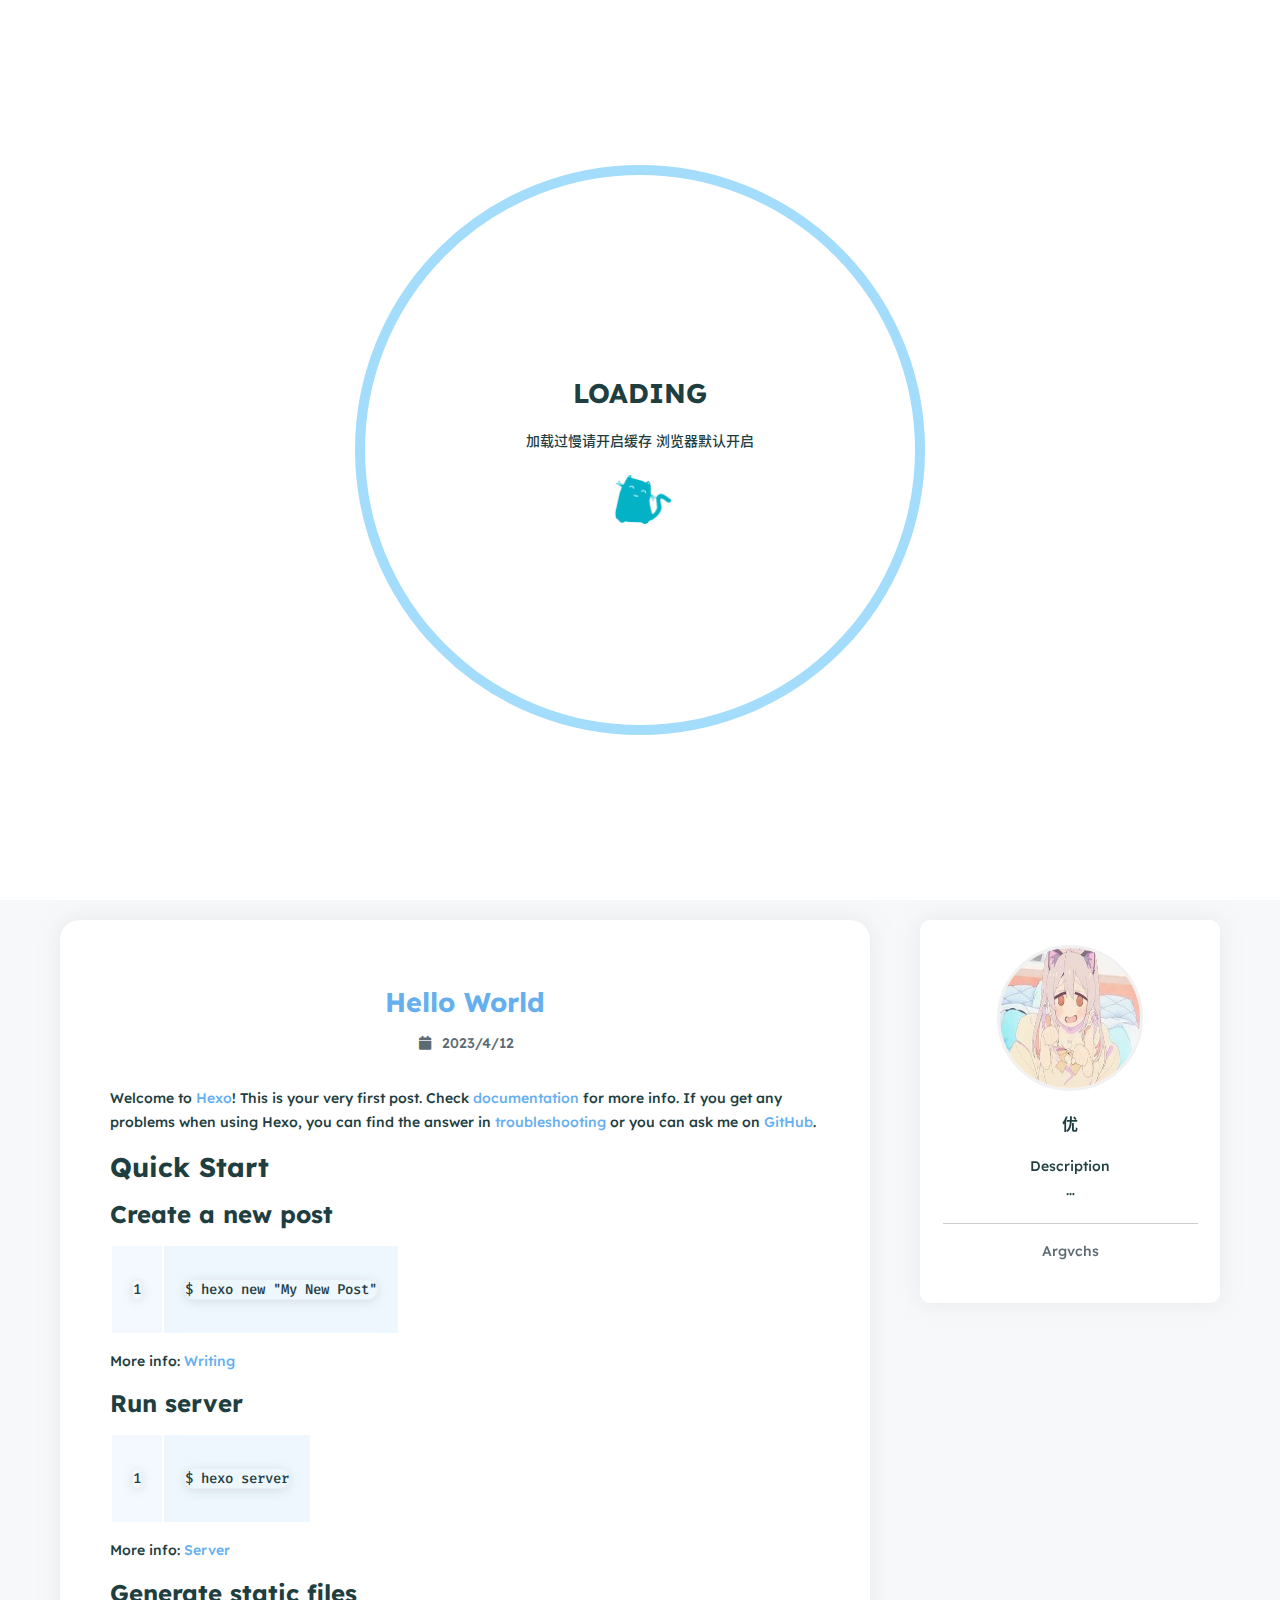
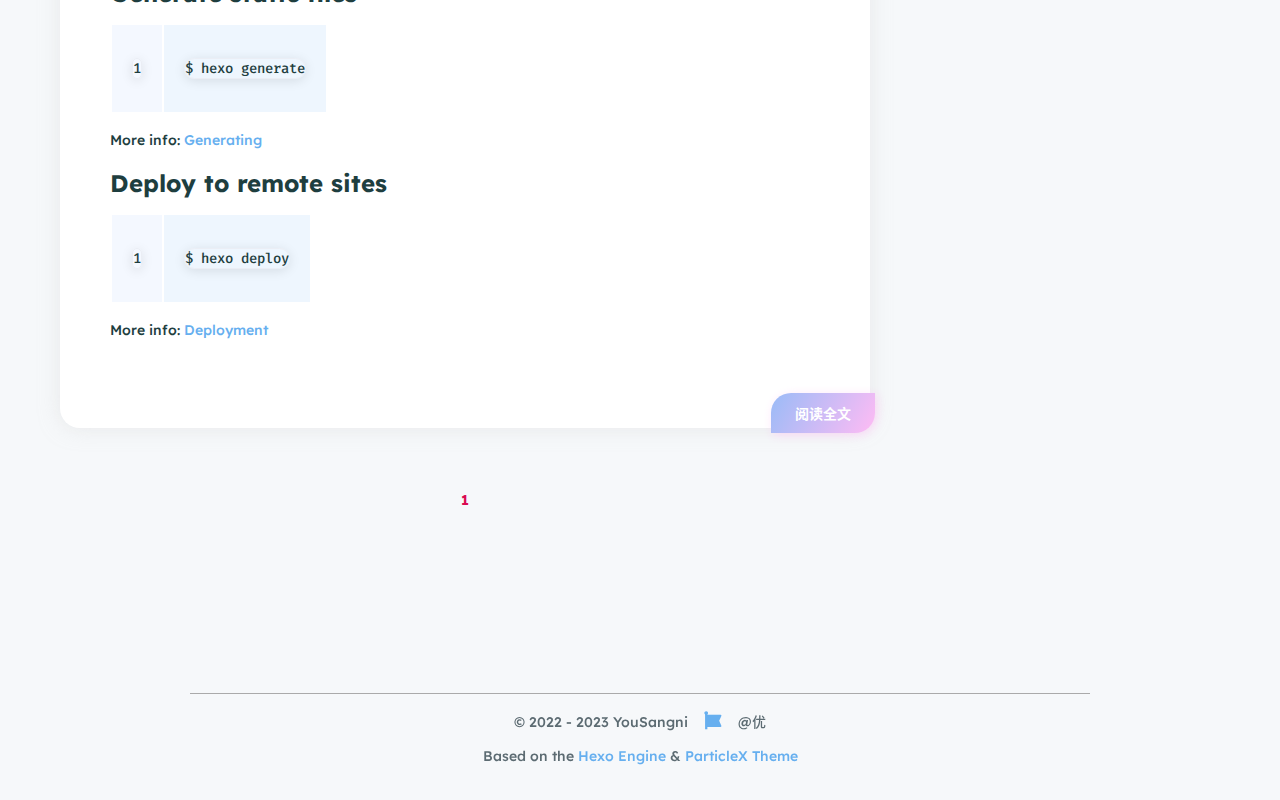
==== index.html @ 119569a6 "Site updated: 2023-04-13 14:29:30" ====
<!DOCTYPE html>
<html lang="zh-CN">
    <head>
        <meta charset="utf-8" />
        <title>YouSangni</title>
        <meta name="author" content="优" />
        <meta name="description" content="" />
        <meta name="keywords" content="" />
        <meta name="viewport" content="width=device-width, initial-scale=1.0, maximum-scale=1.0, user-scalable=0" />
        <link rel="icon" href="/images/favicon.png" />
        <script src="https://cdn.staticfile.org/vue/3.2.47/vue.global.prod.min.js"></script>
<link rel="stylesheet" href="https://cdn.staticfile.org/font-awesome/6.3.0/css/all.min.css" />
<link rel="stylesheet" href="/css/fonts.min.css" />
<script> const mixins = {}; </script>

<script src="https://polyfill.io/v3/polyfill.min.js?features=default"></script>


<script src="https://cdn.staticfile.org/highlight.js/11.7.0/highlight.min.js"></script>
<link
    rel="stylesheet"
    href="https://cdn.staticfile.org/highlight.js/11.7.0/styles/github.min.css"
/>
<script src="/js/lib/highlight.js"></script>



<script src="/js/lib/preview.js"></script>





<script src="/js/lib/home.js"></script>

<link rel="stylesheet" href="/css/main.css" />

    <meta name="generator" content="Hexo 6.3.0"></head>
    <body>
        <div id="layout">
            <transition name="fade">
            <div id="loading" v-show="loading">
                <div id="loading-circle">
                    <h2>LOADING</h2>
                    <p>加载过慢请开启缓存 浏览器默认开启</p>
                    <img src="/images/loading.gif" />
                </div>
            </div>
            </transition>
            <nav id="menu" :class="{ hidden: hiddenMenu, 'menu-color': menuColor}">
    <div class="desktop-menu">
        <a class="title" href="/">
            <span>YOUSANGNI</span>
        </a>
        
        <a href="/">
            <i class="fa-solid fa-house fa-fw"></i>
            <span>&ensp;Home</span>
        </a>
        
        <a href="/about">
            <i class="fa-solid fa-id-card fa-fw"></i>
            <span>&ensp;About</span>
        </a>
        
        <a href="/archives">
            <i class="fa-solid fa-box-archive fa-fw"></i>
            <span>&ensp;Archives</span>
        </a>
        
        <a href="/categories">
            <i class="fa-solid fa-bookmark fa-fw"></i>
            <span>&ensp;Categories</span>
        </a>
        
        <a href="/tags">
            <i class="fa-solid fa-tags fa-fw"></i>
            <span>&ensp;Tags</span>
        </a>
        
    </div>
    <div id="mobile-menu">
        <div class="curtain" @click="shouMenuItems = !shouMenuItems" v-show="shouMenuItems"></div>
        <div class="title" @click="shouMenuItems = !shouMenuItems">
            <i class="fa-solid fa-bars fa-fw"></i>
            <span>&emsp;YOUSANGNI</span>
        </div>
        <transition name="slide">
        <div class="items" v-show="shouMenuItems">
            
            <a href="/">
                <div class="item">
                    <div style="min-width: 20px; max-width: 50px; width: 10%">
                        <i class="fa-solid fa-house fa-fw"></i>
                    </div>
                    <div style="min-width: 100px; max-width: 150%; width: 20%">Home</div>
                </div>
            </a>
            
            <a href="/about">
                <div class="item">
                    <div style="min-width: 20px; max-width: 50px; width: 10%">
                        <i class="fa-solid fa-id-card fa-fw"></i>
                    </div>
                    <div style="min-width: 100px; max-width: 150%; width: 20%">About</div>
                </div>
            </a>
            
            <a href="/archives">
                <div class="item">
                    <div style="min-width: 20px; max-width: 50px; width: 10%">
                        <i class="fa-solid fa-box-archive fa-fw"></i>
                    </div>
                    <div style="min-width: 100px; max-width: 150%; width: 20%">Archives</div>
                </div>
            </a>
            
            <a href="/categories">
                <div class="item">
                    <div style="min-width: 20px; max-width: 50px; width: 10%">
                        <i class="fa-solid fa-bookmark fa-fw"></i>
                    </div>
                    <div style="min-width: 100px; max-width: 150%; width: 20%">Categories</div>
                </div>
            </a>
            
            <a href="/tags">
                <div class="item">
                    <div style="min-width: 20px; max-width: 50px; width: 10%">
                        <i class="fa-solid fa-tags fa-fw"></i>
                    </div>
                    <div style="min-width: 100px; max-width: 150%; width: 20%">Tags</div>
                </div>
            </a>
            
        </div>
        </transition>
    </div>
</nav>

            <transition name="into">
            <div id="main" v-show="!loading">
                <div id="home-head">
    <div
        id="home-background"
        ref="homeBackground"
        data-images="/images/background.jpg"
    ></div>
    <div id="home-info" @click="homeClick">
        <span class="loop"></span>
        <span class="loop"></span>
        <span class="loop"></span>
        <span class="loop"></span>
        <span class="info">
            <div class="wrap">
                <h1>YouSangni</h1>
                <h3>niknikni</h3>
                <h5></h5>
            </div>
        </span>
    </div>
</div>
<div id="home-posts-wrap"  ref="homePostsWrap">
    <div id="home-posts">
        

<div class="post">
    <a href="/2023/04/12/hello-world/">
        <h2 class="post-title">Hello World</h2>
    </a>
    <div class="category-and-date">
        
        <span class="date">
            <span class="icon">
                <i class="fa-solid fa-calendar fa-fw"></i>
            </span>
            2023/4/12
        </span>
        
        
    </div>
    <div class="description">
        <div class="content" v-pre>
            
            <p>Welcome to <a target="_blank" rel="noopener" href="https://hexo.io/">Hexo</a>! This is your very first post. Check <a target="_blank" rel="noopener" href="https://hexo.io/docs/">documentation</a> for more info. If you get any problems when using Hexo, you can find the answer in <a target="_blank" rel="noopener" href="https://hexo.io/docs/troubleshooting.html">troubleshooting</a> or you can ask me on <a target="_blank" rel="noopener" href="https://github.com/hexojs/hexo/issues">GitHub</a>.</p>
<h2 id="Quick-Start"><a href="#Quick-Start" class="headerlink" title="Quick Start"></a>Quick Start</h2><h3 id="Create-a-new-post"><a href="#Create-a-new-post" class="headerlink" title="Create a new post"></a>Create a new post</h3><figure class="highlight bash"><table><tr><td class="gutter"><pre><span class="line">1</span><br></pre></td><td class="code"><pre><span class="line">$ hexo new <span class="string">&quot;My New Post&quot;</span></span><br></pre></td></tr></table></figure>

<p>More info: <a target="_blank" rel="noopener" href="https://hexo.io/docs/writing.html">Writing</a></p>
<h3 id="Run-server"><a href="#Run-server" class="headerlink" title="Run server"></a>Run server</h3><figure class="highlight bash"><table><tr><td class="gutter"><pre><span class="line">1</span><br></pre></td><td class="code"><pre><span class="line">$ hexo server</span><br></pre></td></tr></table></figure>

<p>More info: <a target="_blank" rel="noopener" href="https://hexo.io/docs/server.html">Server</a></p>
<h3 id="Generate-static-files"><a href="#Generate-static-files" class="headerlink" title="Generate static files"></a>Generate static files</h3><figure class="highlight bash"><table><tr><td class="gutter"><pre><span class="line">1</span><br></pre></td><td class="code"><pre><span class="line">$ hexo generate</span><br></pre></td></tr></table></figure>

<p>More info: <a target="_blank" rel="noopener" href="https://hexo.io/docs/generating.html">Generating</a></p>
<h3 id="Deploy-to-remote-sites"><a href="#Deploy-to-remote-sites" class="headerlink" title="Deploy to remote sites"></a>Deploy to remote sites</h3><figure class="highlight bash"><table><tr><td class="gutter"><pre><span class="line">1</span><br></pre></td><td class="code"><pre><span class="line">$ hexo deploy</span><br></pre></td></tr></table></figure>

<p>More info: <a target="_blank" rel="noopener" href="https://hexo.io/docs/one-command-deployment.html">Deployment</a></p>

            
        </div>
    </div>
    <div class="post-tags">
        
        
    </div>
    <a href="/2023/04/12/hello-world/" class="go-post">阅读全文</a>
</div>


        <div class="page-current">
    <div class="prev">
        
    </div>
    <div class="page-index">
        
        <span class="current">1</span>
        
    </div>
    <div class="next">
        
    </div>
</div>

    </div>
    
    <div id="home-card">
        <div id="card-div">
    <div class="card-style">
        <div class="avatar">
            <img src="/images/ss.jpg" alt="avatar" />
        </div>
        <div class="name">优</div>
        <div class="description">
            <p>Description<br>…</p>

        </div>
        
        
        <div class="friend-links">
            
            <div class="friend-link">
                <a target="_blank" rel="noopener" href="https://argvchs.github.io">Argvchs</a>
            </div>
            
        </div>
        
    </div>
</div>

    </div>
    
</div>

                <footer id="footer">
    <div id="footer-wrap">
        <div>
            &copy;
            2022 - 2023 YouSangni
            <span id="footer-icon">
                <i class="fa-solid fa-font-awesome fa-fw"></i>
            </span>
            &commat;优
        </div>
        <div>
            Based on the <a target="_blank" rel="noopener" href="https://hexo.io">Hexo Engine</a> &amp;
            <a target="_blank" rel="noopener" href="https://github.com/argvchs/hexo-theme-particlex">ParticleX Theme</a>
        </div>
        
    </div>
</footer>

            </div>
            </transition>
            
            <transition name="fade">
            <div id="preview" ref="preview" v-show="previewShow">
                <img id="preview-content" ref="previewContent" />
            </div>
            </transition>
            
        </div>
        <script src="/js/main.js"></script>
        
    </body>
</html>
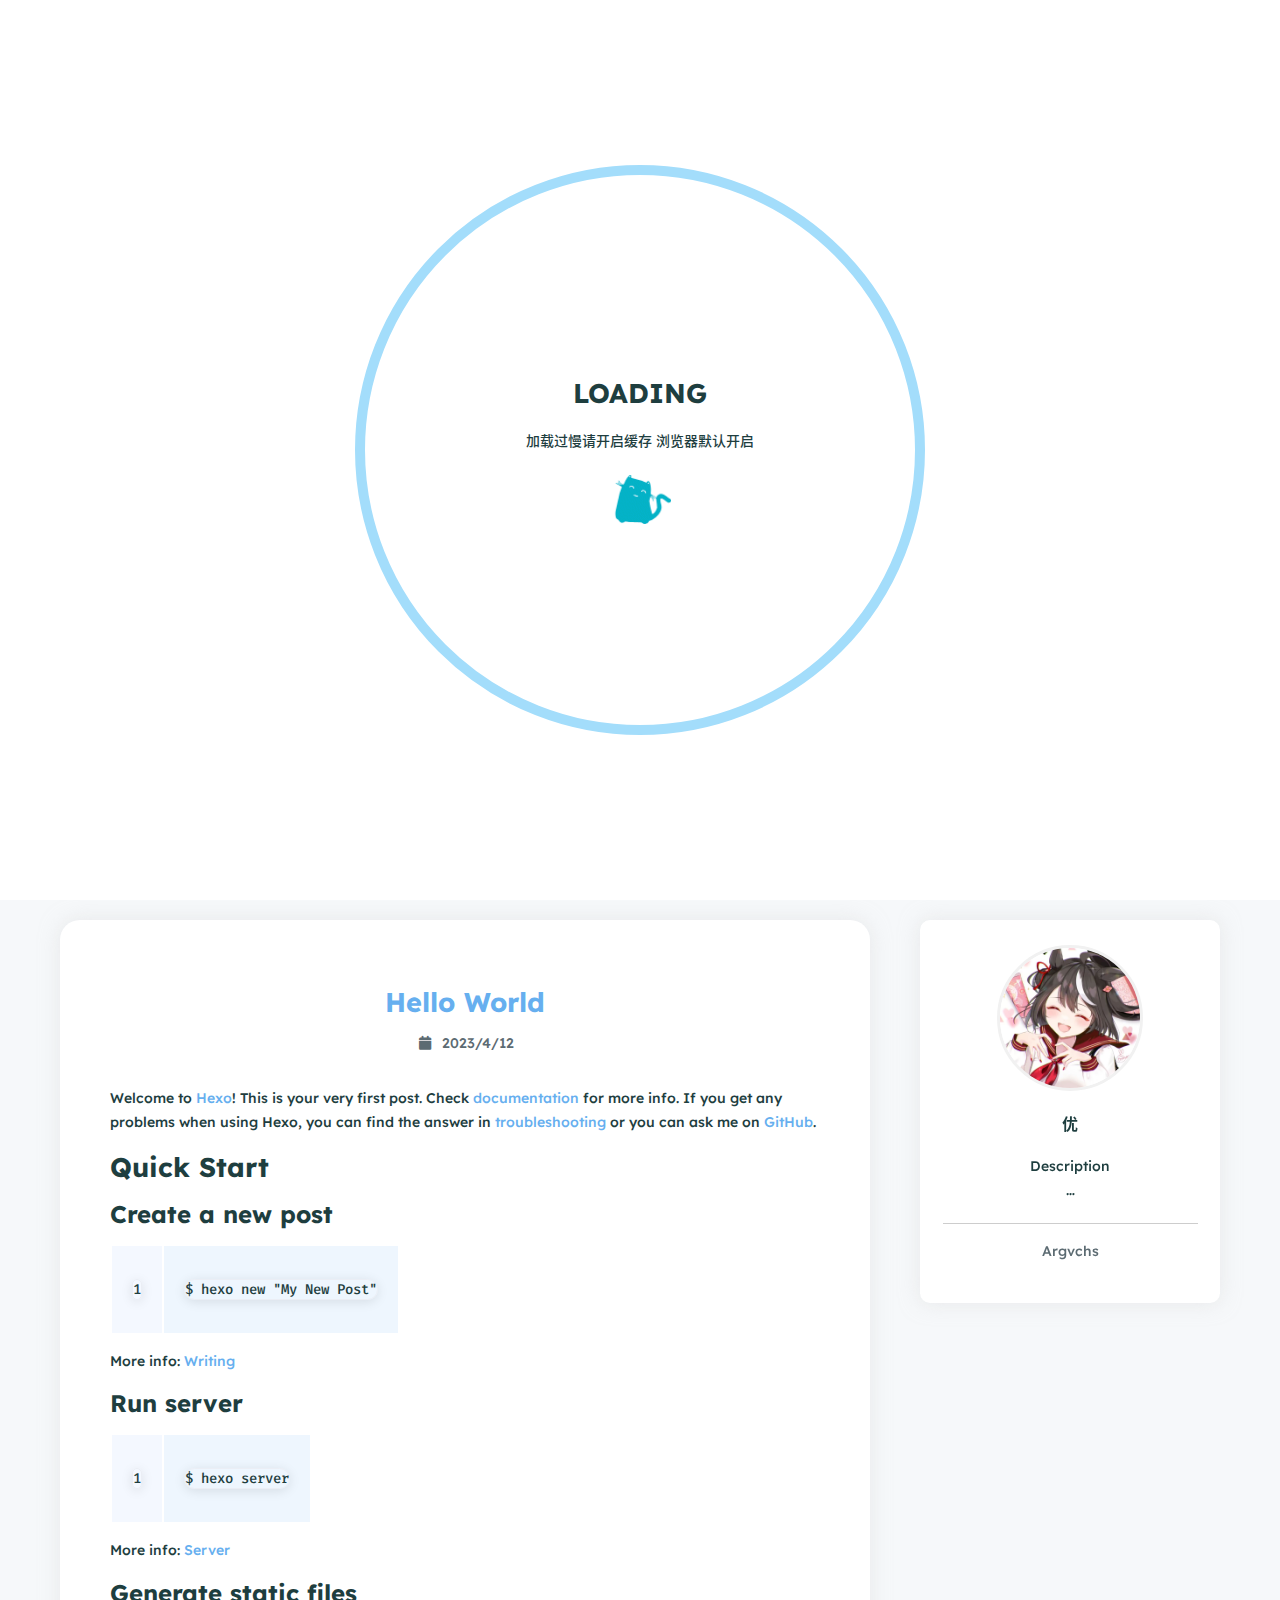
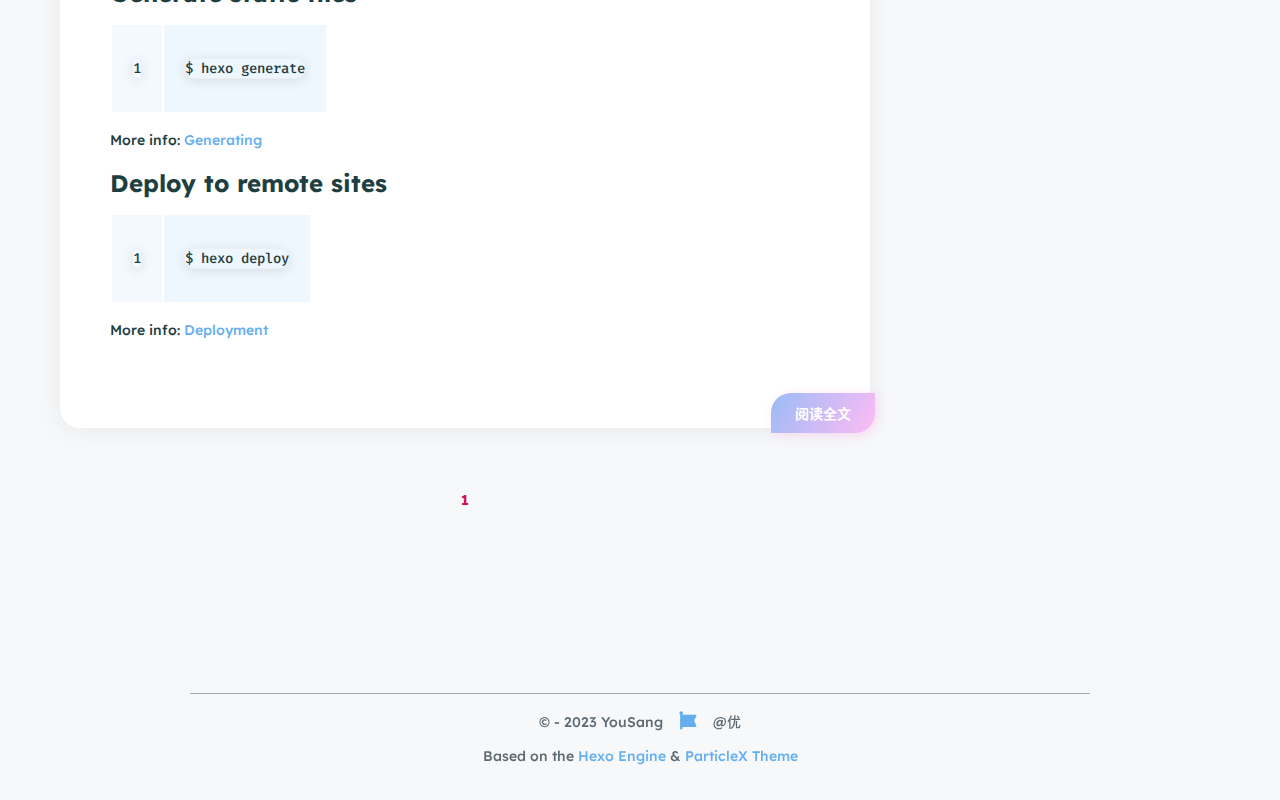
==== commit 94a6e302: "Site updated: 2023-04-13 14:46:50" ====
--- a/index.html
+++ b/index.html
@@ -3,7 +3,7 @@
 <html lang="zh-CN">
     <head>
         <meta charset="utf-8" />
-        <title>YouSangni</title>
+        <title>YouSang</title>
         <meta name="author" content="优" />
         <meta name="description" content="" />
         <meta name="keywords" content="" />
@@ -25,6 +25,11 @@
 <script src="/js/lib/highlight.js"></script>
 
 
+<script src="https://cdn.staticfile.org/KaTeX/0.16.4/katex.min.js"></script>
+<script src="https://cdn.staticfile.org/KaTeX/0.16.4/contrib/auto-render.min.js"></script>
+<link rel="stylesheet" href="https://cdn.staticfile.org/KaTeX/0.16.4/katex.min.css" />
+<script src="/js/lib/math.js"></script>
+
 
 <script src="/js/lib/preview.js"></script>
 
@@ -51,11 +56,11 @@
             <nav id="menu" :class="{ hidden: hiddenMenu, 'menu-color': menuColor}">
     <div class="desktop-menu">
         <a class="title" href="/">
-            <span>YOUSANGNI</span>
+            <span>YOUSANG</span>
         </a>
         
         <a href="/">
-            <i class="fa-solid fa-house fa-fw"></i>
+            <i class="fa-solid fa-主页 fa-fw"></i>
             <span>&ensp;Home</span>
         </a>
         
@@ -84,7 +89,7 @@
         <div class="curtain" @click="shouMenuItems = !shouMenuItems" v-show="shouMenuItems"></div>
         <div class="title" @click="shouMenuItems = !shouMenuItems">
             <i class="fa-solid fa-bars fa-fw"></i>
-            <span>&emsp;YOUSANGNI</span>
+            <span>&emsp;YOUSANG</span>
         </div>
         <transition name="slide">
         <div class="items" v-show="shouMenuItems">
@@ -92,7 +97,7 @@
             <a href="/">
                 <div class="item">
                     <div style="min-width: 20px; max-width: 50px; width: 10%">
-                        <i class="fa-solid fa-house fa-fw"></i>
+                        <i class="fa-solid fa-主页 fa-fw"></i>
                     </div>
                     <div style="min-width: 100px; max-width: 150%; width: 20%">Home</div>
                 </div>
@@ -154,7 +159,7 @@
         <span class="loop"></span>
         <span class="info">
             <div class="wrap">
-                <h1>YouSangni</h1>
+                <h1>YouSang</h1>
                 <h3>niknikni</h3>
                 <h5></h5>
             </div>
@@ -228,7 +233,7 @@
         <div id="card-div">
     <div class="card-style">
         <div class="avatar">
-            <img src="/images/ss.jpg" alt="avatar" />
+            <img src="/images/fist.jpg" alt="avatar" />
         </div>
         <div class="name">优</div>
         <div class="description">
@@ -240,7 +245,7 @@
         <div class="friend-links">
             
             <div class="friend-link">
-                <a target="_blank" rel="noopener" href="https://argvchs.github.io">Argvchs</a>
+                <a href="/%5Bobject%20Object%5D">Argvchs</a>
             </div>
             
         </div>
@@ -256,7 +261,7 @@
     <div id="footer-wrap">
         <div>
             &copy;
-            2022 - 2023 YouSangni
+             - 2023 YouSang
             <span id="footer-icon">
                 <i class="fa-solid fa-font-awesome fa-fw"></i>
             </span>
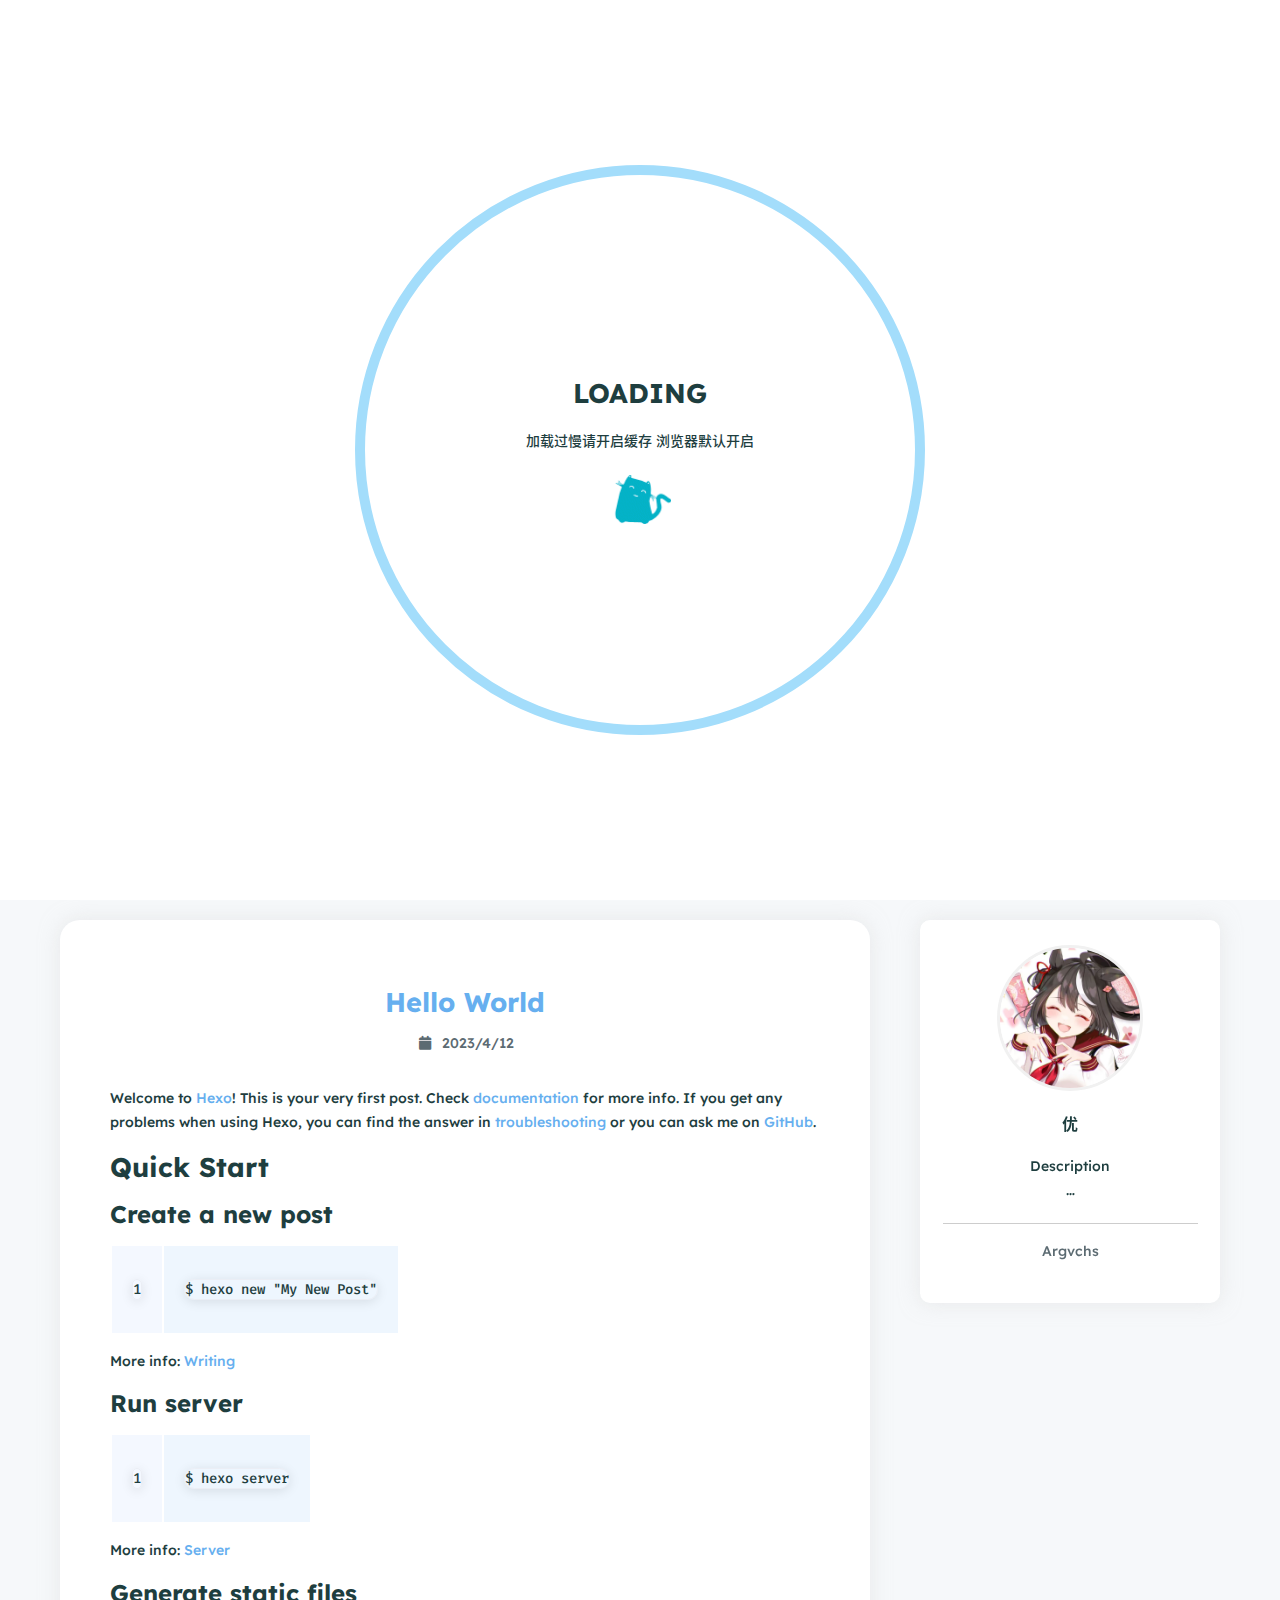
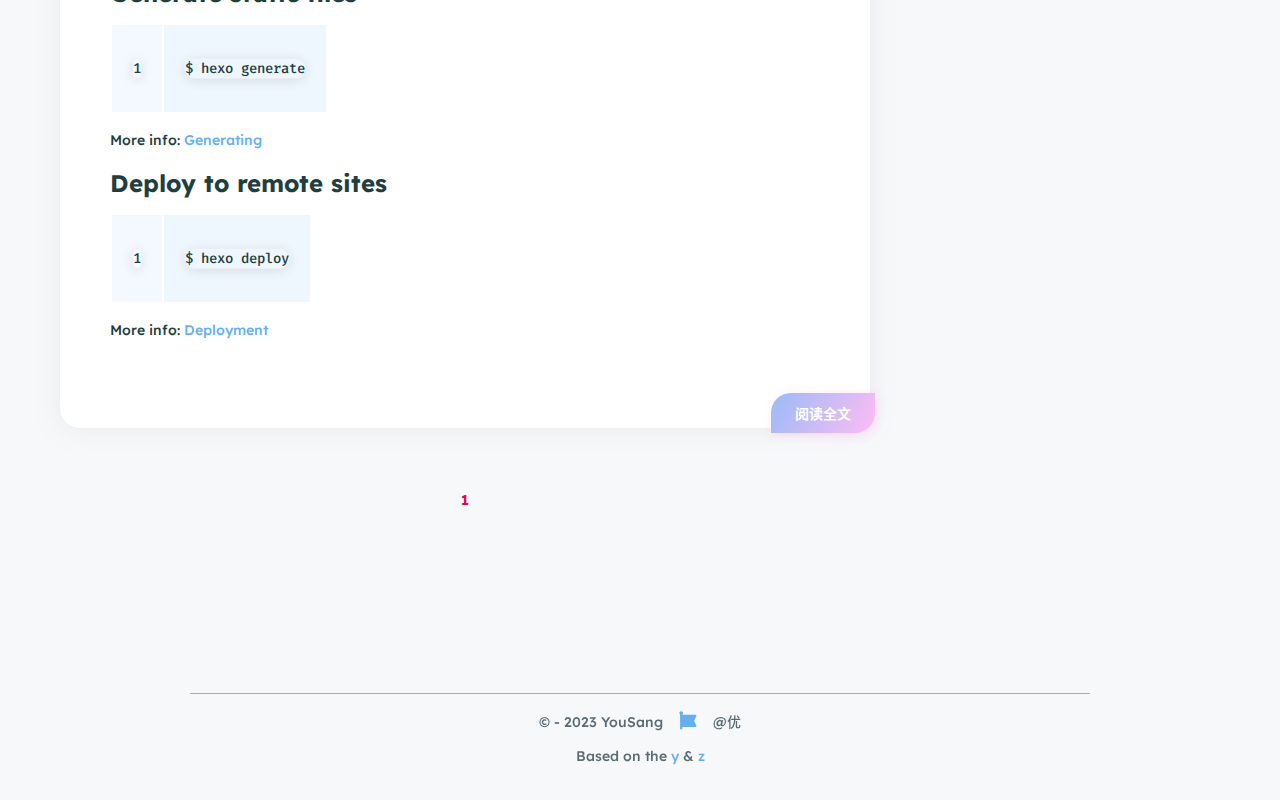
==== commit dd0333fe: "Site updated: 2023-04-13 15:02:40" ====
--- a/index.html
+++ b/index.html
@@ -268,8 +268,8 @@
             &commat;优
         </div>
         <div>
-            Based on the <a target="_blank" rel="noopener" href="https://hexo.io">Hexo Engine</a> &amp;
-            <a target="_blank" rel="noopener" href="https://github.com/argvchs/hexo-theme-particlex">ParticleX Theme</a>
+            Based on the <a target="_blank" rel="noopener" href="">y</a> &amp;
+            <a target="_blank" rel="noopener" href="">z</a>
         </div>
         
     </div>
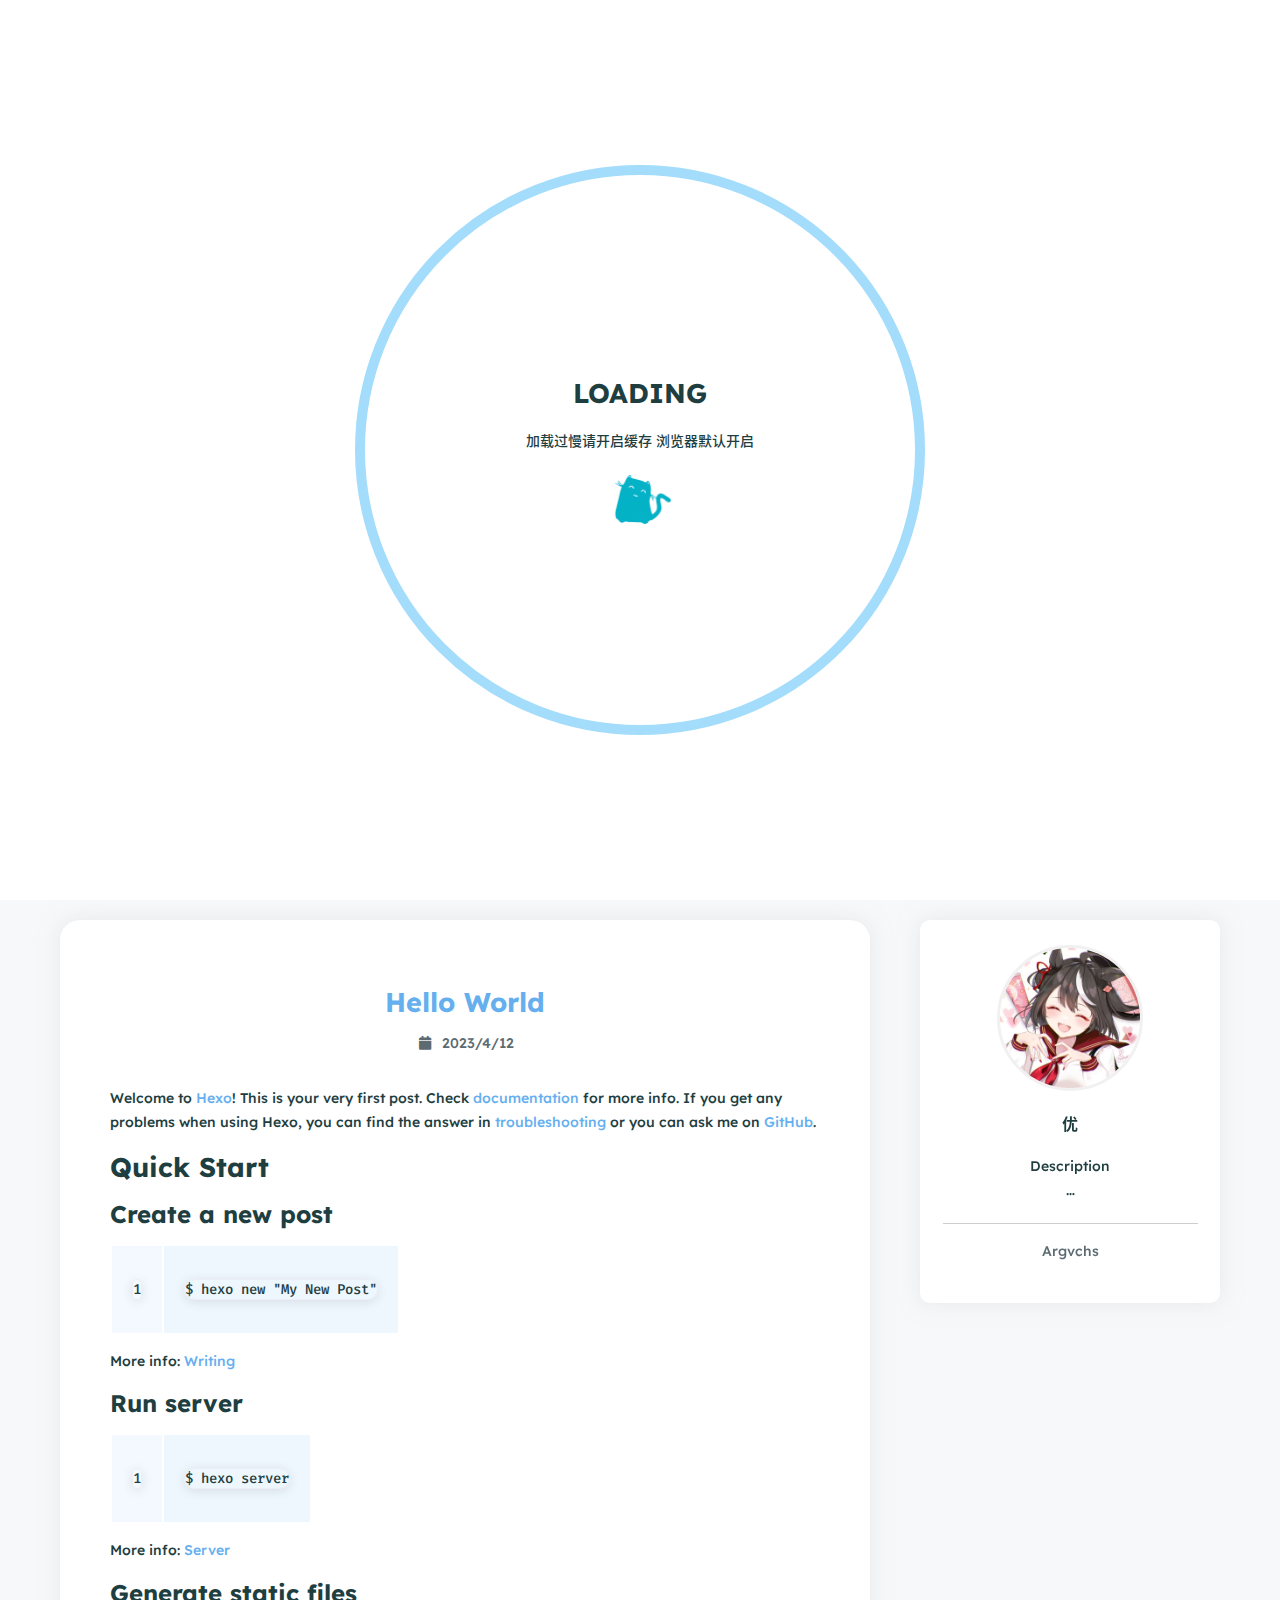
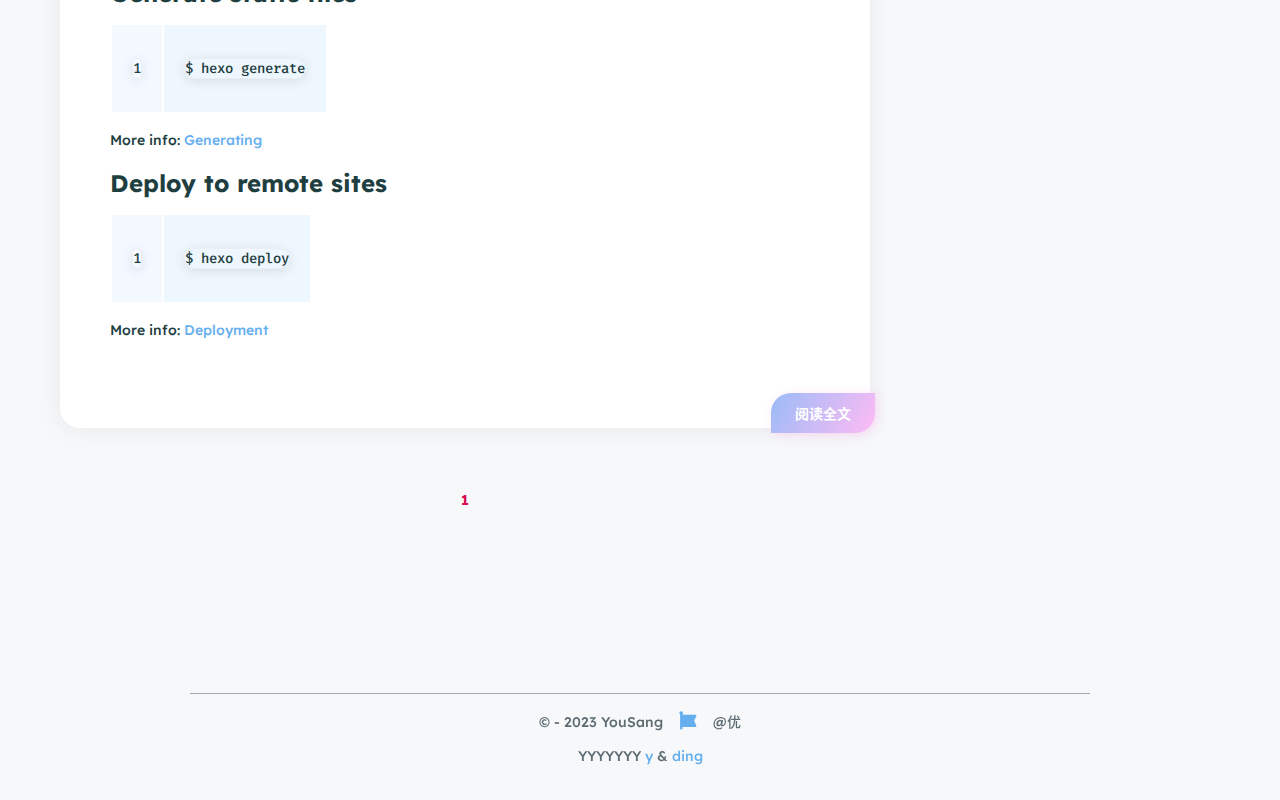
==== commit 141efa9e: "Site updated: 2023-04-13 15:14:06" ====
--- a/index.html
+++ b/index.html
@@ -233,7 +233,7 @@
         <div id="card-div">
     <div class="card-style">
         <div class="avatar">
-            <img src="/images/fist.jpg" alt="avatar" />
+            <img src="/images/avatar.jpg" alt="avatar" />
         </div>
         <div class="name">优</div>
         <div class="description">
@@ -268,8 +268,8 @@
             &commat;优
         </div>
         <div>
-            Based on the <a target="_blank" rel="noopener" href="">y</a> &amp;
-            <a target="_blank" rel="noopener" href="">z</a>
+            YYYYYYY <a target="_blank" rel="noopener" href="">y</a> &amp;
+            <a target="_blank" rel="noopener" href="">ding</a>
         </div>
         
     </div>
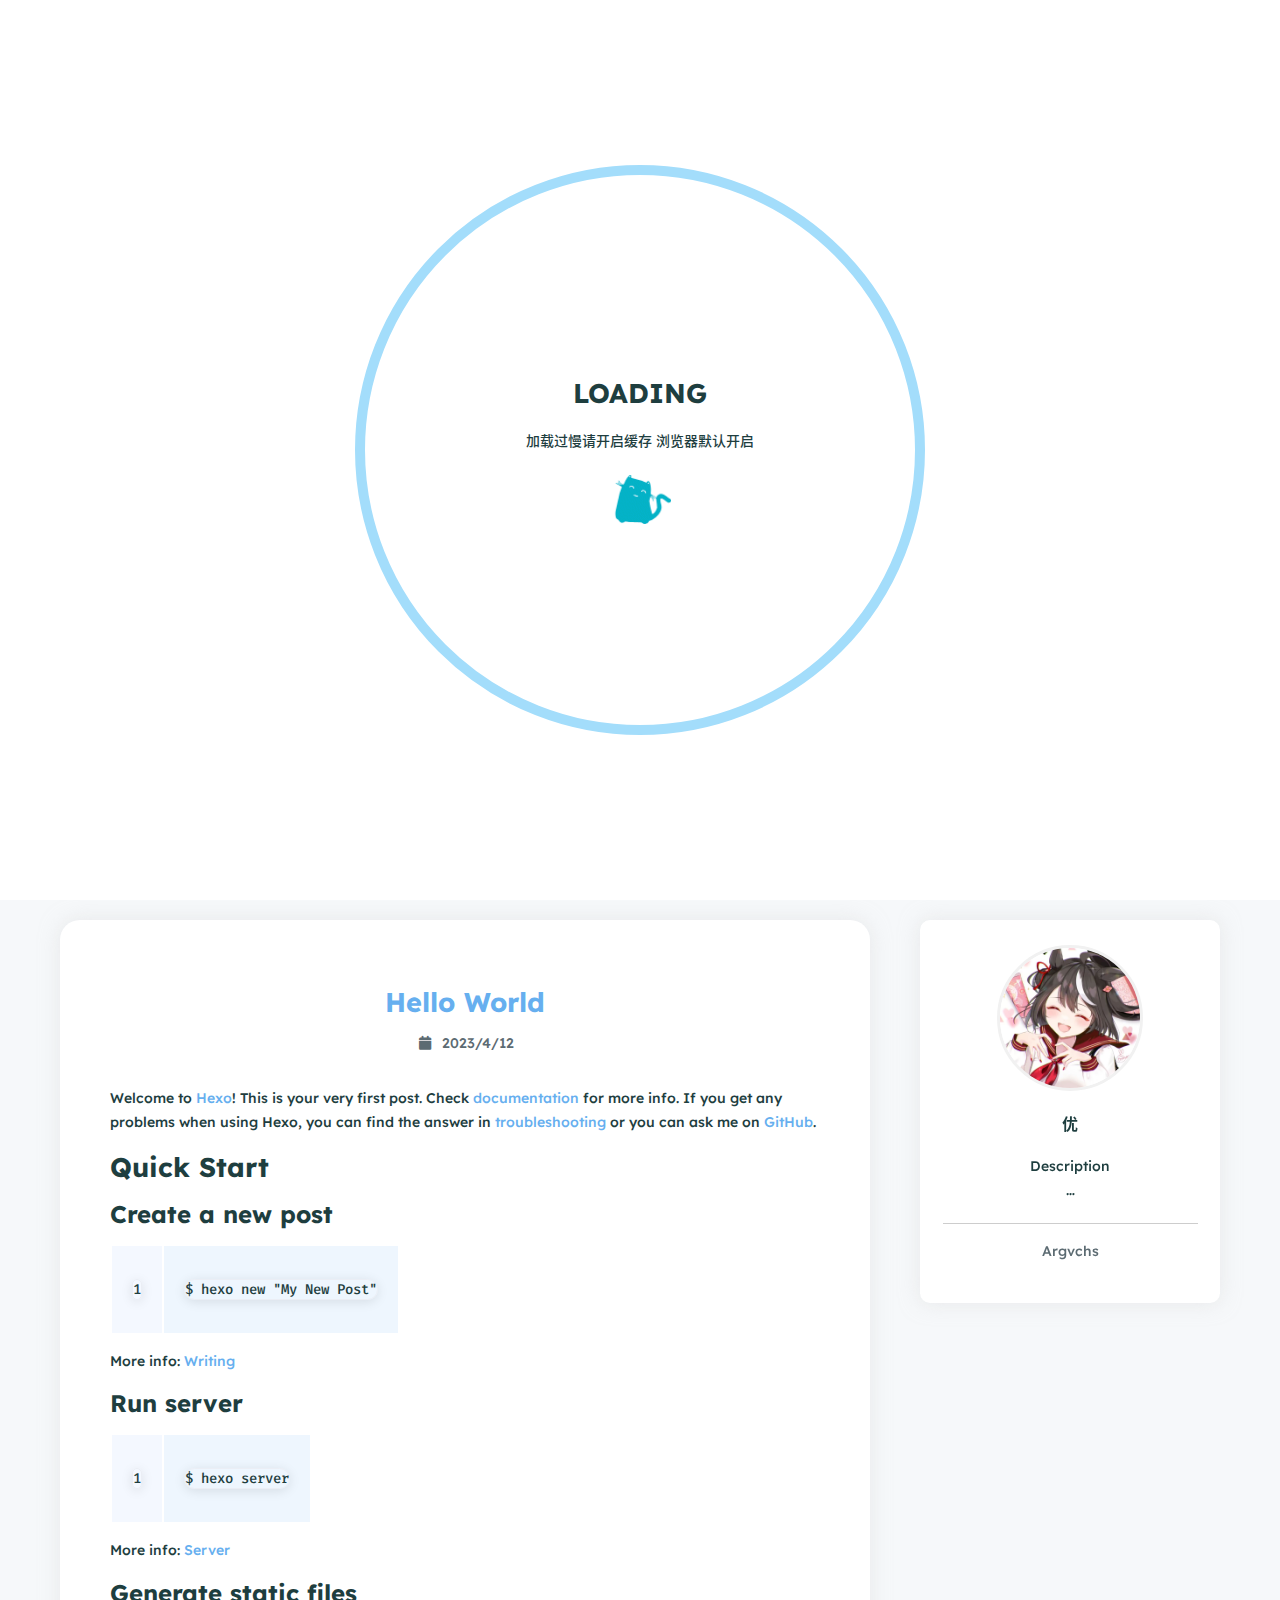
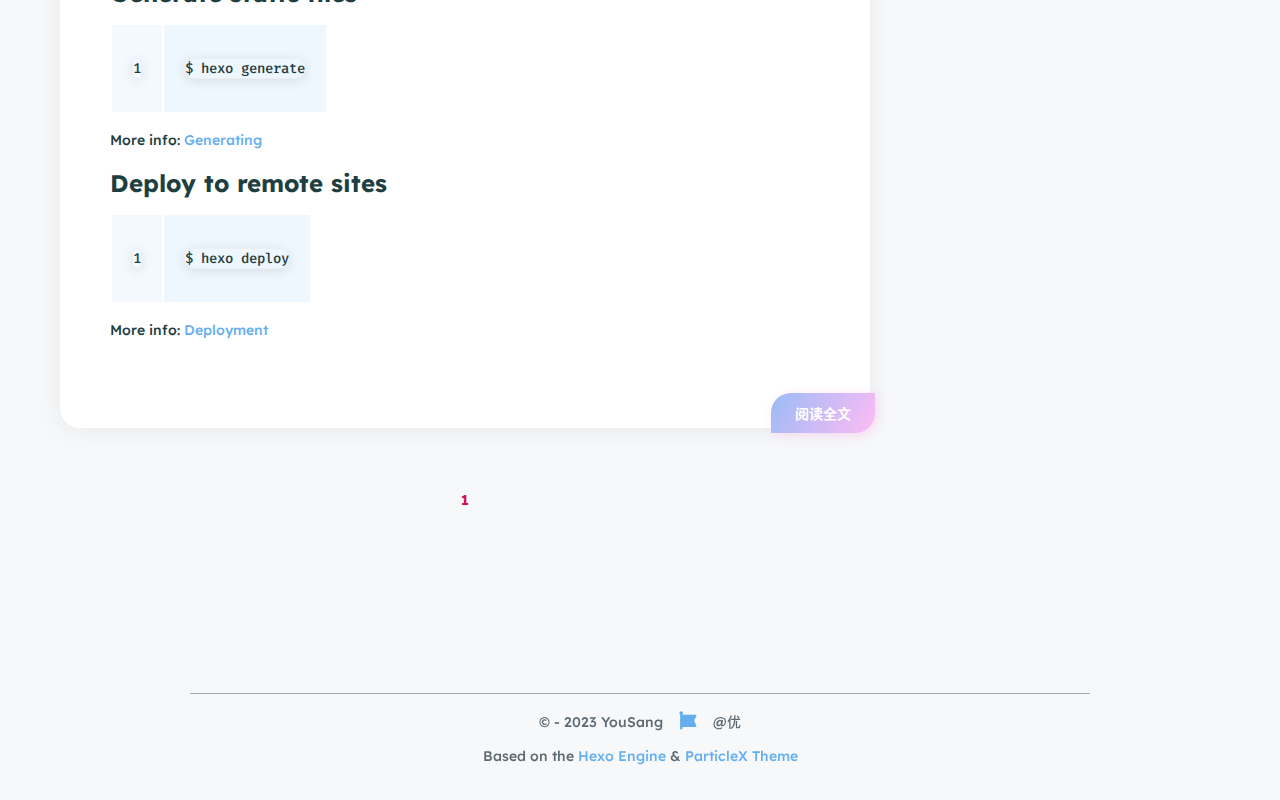
==== commit f286c867: "Site updated: 2023-04-13 15:28:08" ====
--- a/index.html
+++ b/index.html
@@ -160,7 +160,7 @@
         <span class="info">
             <div class="wrap">
                 <h1>YouSang</h1>
-                <h3>niknikni</h3>
+                <h3>nikou</h3>
                 <h5></h5>
             </div>
         </span>
@@ -268,8 +268,8 @@
             &commat;优
         </div>
         <div>
-            YYYYYYY <a target="_blank" rel="noopener" href="">y</a> &amp;
-            <a target="_blank" rel="noopener" href="">ding</a>
+            Based on the <a target="_blank" rel="noopener" href="https://hexo.io">Hexo Engine</a> &amp;
+            <a target="_blank" rel="noopener" href="https://github.com/argvchs/hexo-theme-particlex">ParticleX Theme</a>
         </div>
         
     </div>
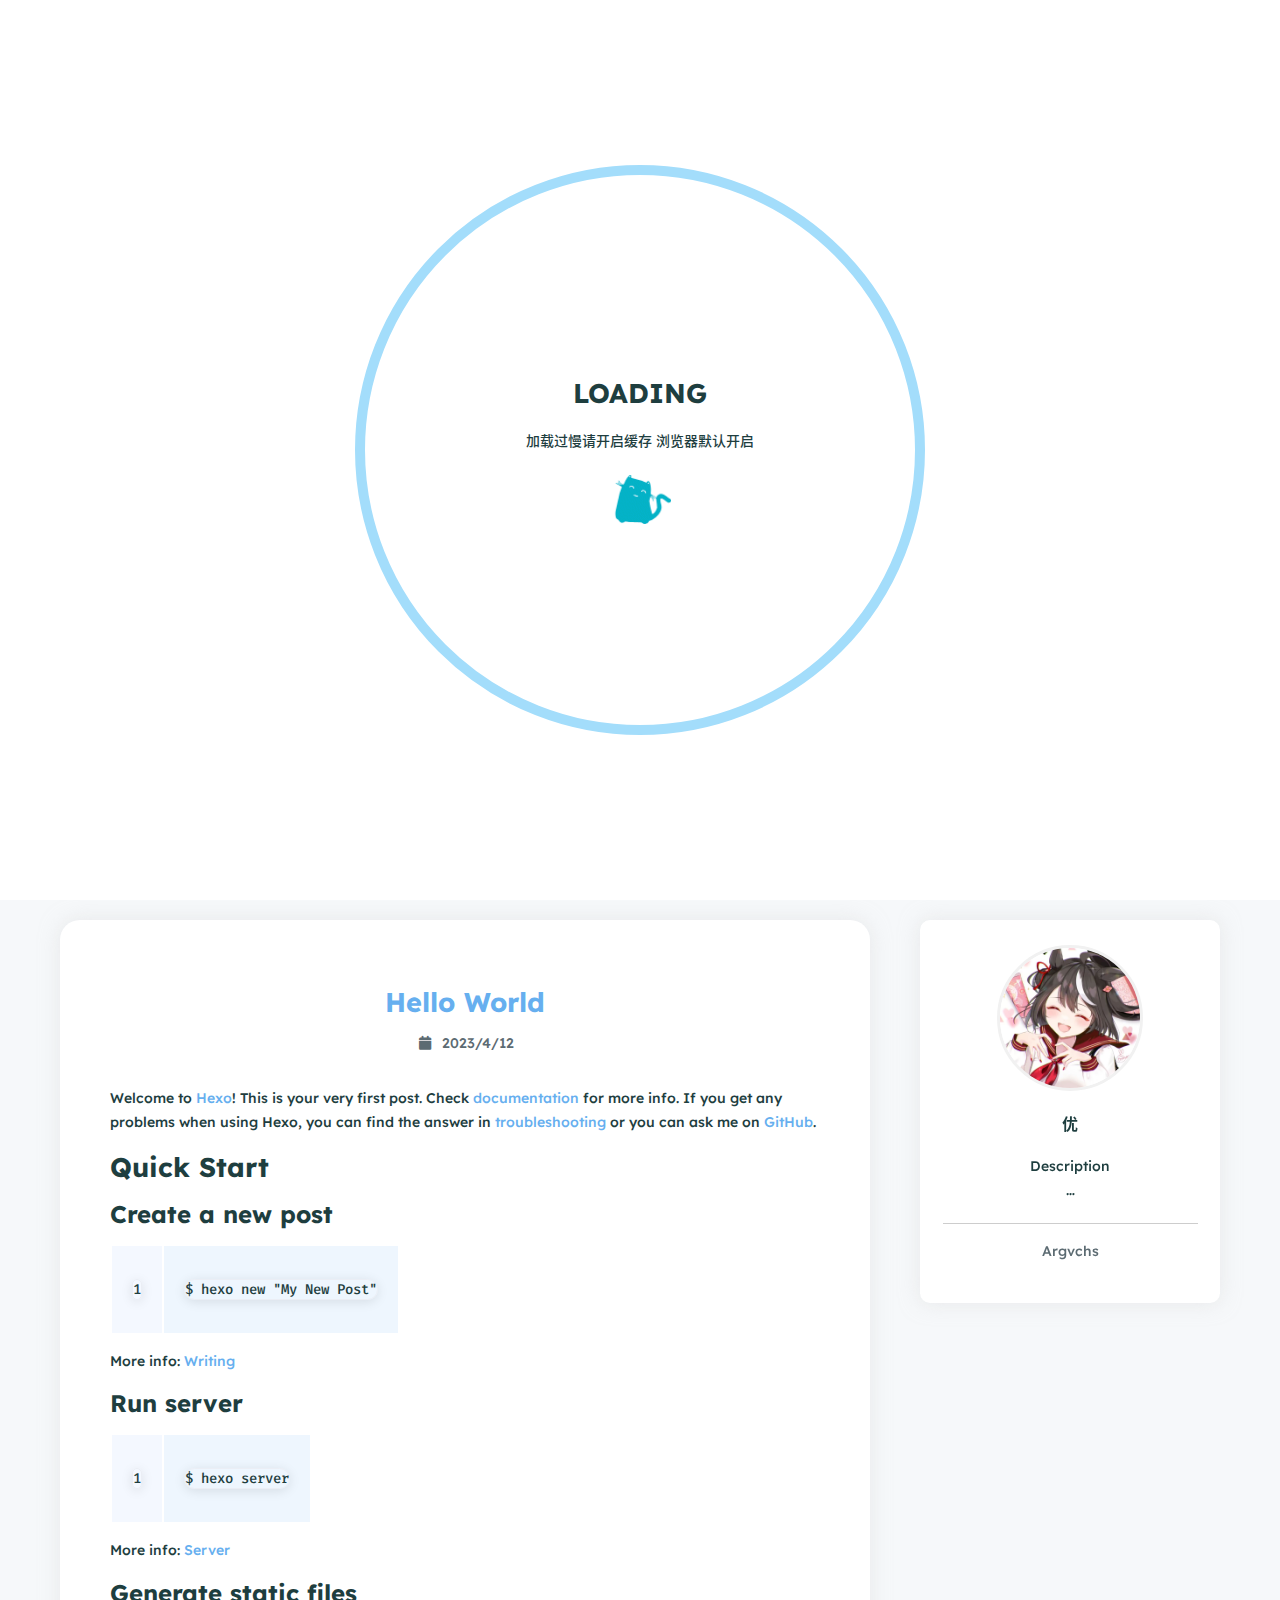
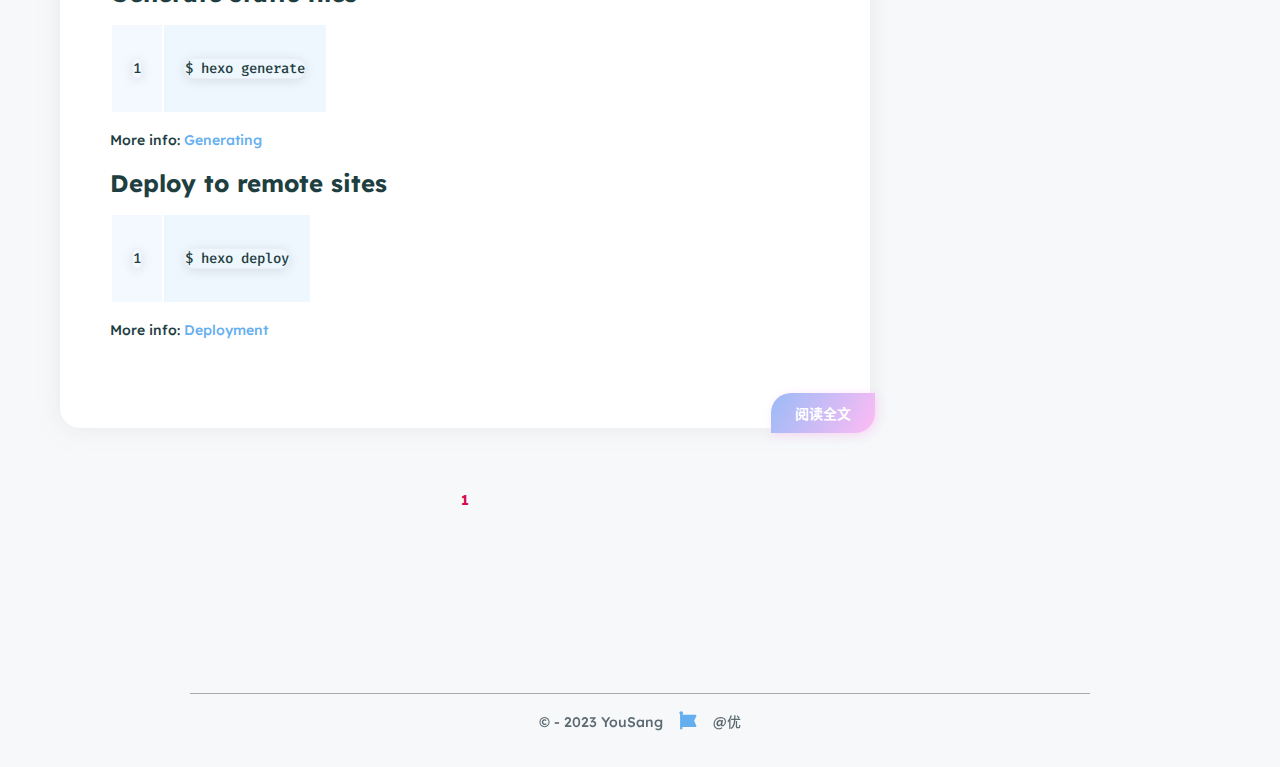
==== commit 7924aa22: "Site updated: 2023-04-13 15:32:28" ====
--- a/index.html
+++ b/index.html
@@ -268,8 +268,7 @@
             &commat;优
         </div>
         <div>
-            Based on the <a target="_blank" rel="noopener" href="https://hexo.io">Hexo Engine</a> &amp;
-            <a target="_blank" rel="noopener" href="https://github.com/argvchs/hexo-theme-particlex">ParticleX Theme</a>
+            
         </div>
         
     </div>
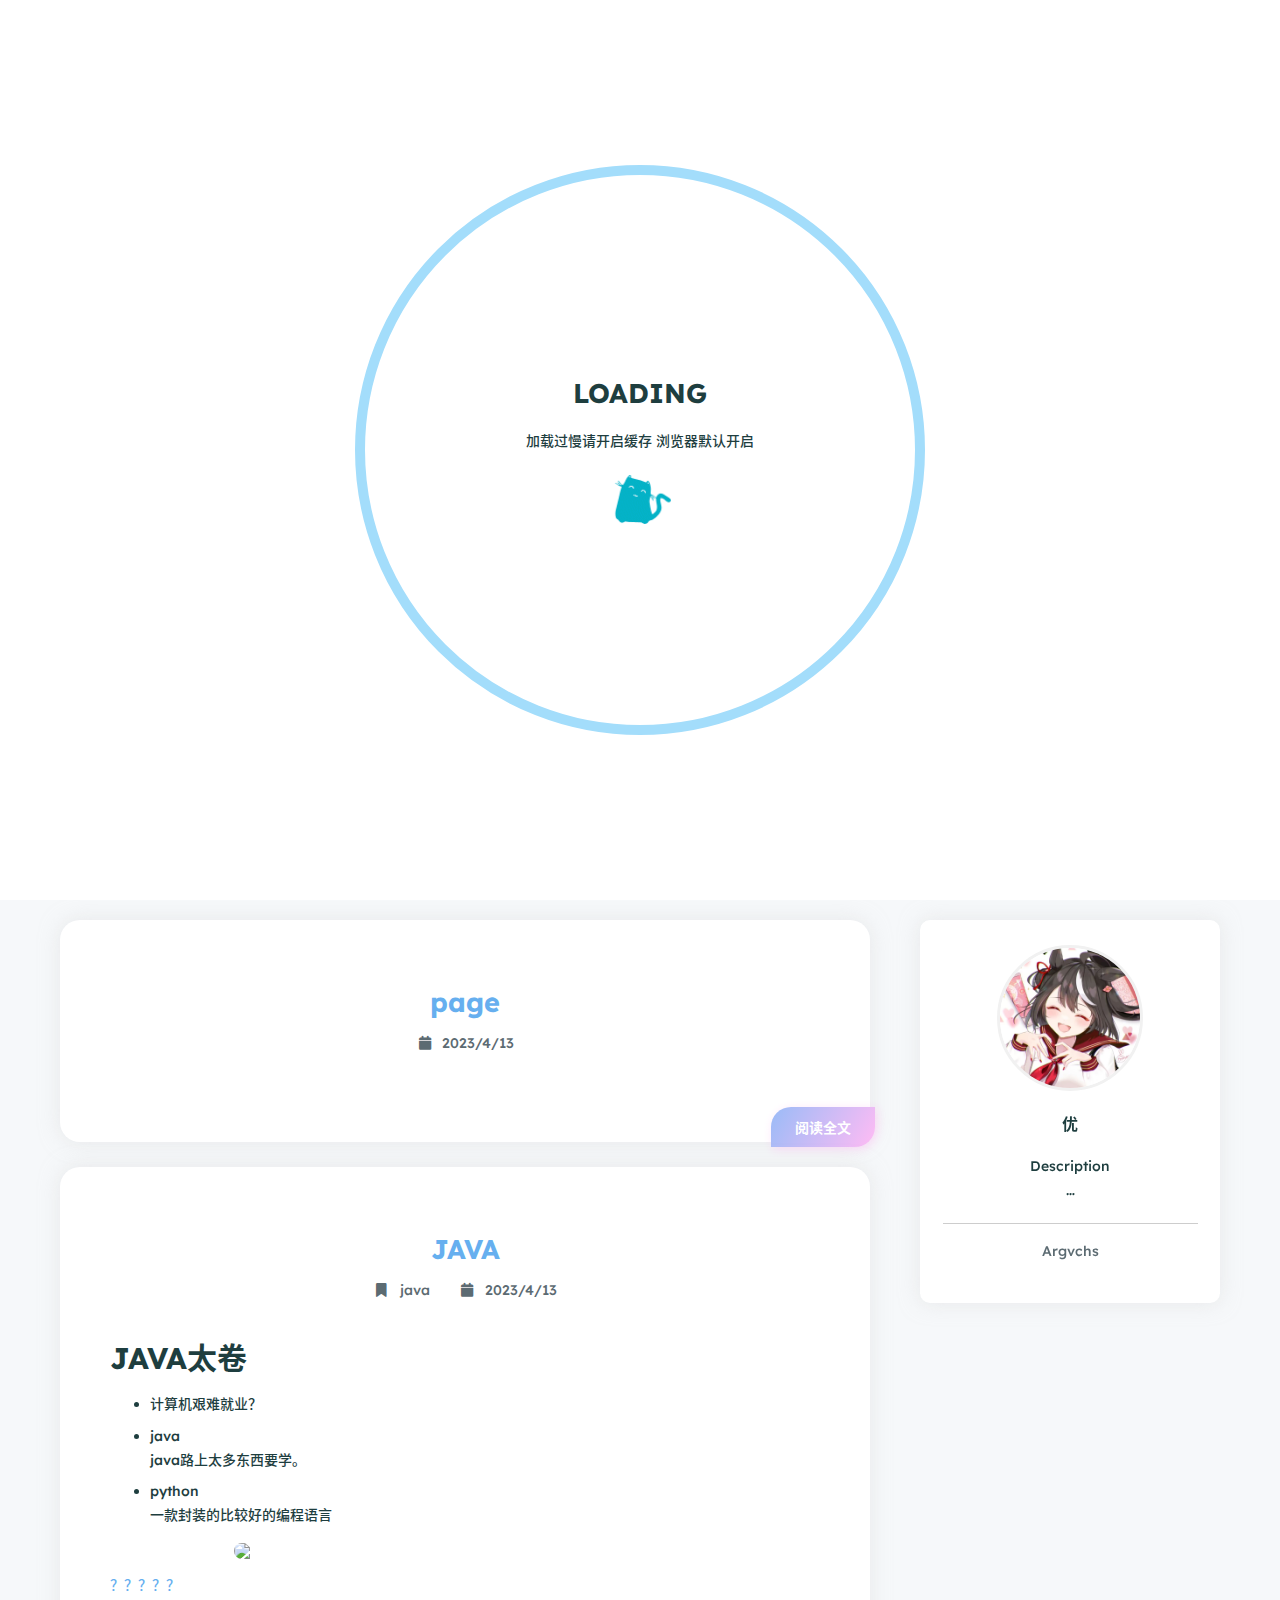
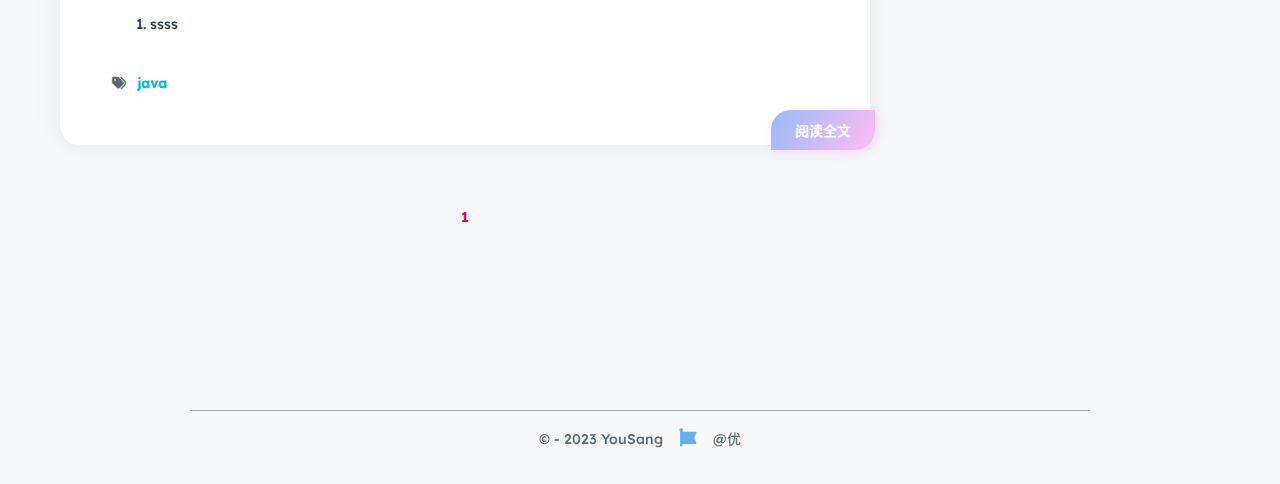
==== commit dbee2e80: "Site updated: 2023-04-13 17:38:17" ====
--- a/index.html
+++ b/index.html
@@ -60,7 +60,7 @@
         </a>
         
         <a href="/">
-            <i class="fa-solid fa-主页 fa-fw"></i>
+            <i class="fa-solid fa-home fa-fw"></i>
             <span>&ensp;Home</span>
         </a>
         
@@ -97,7 +97,7 @@
             <a href="/">
                 <div class="item">
                     <div style="min-width: 20px; max-width: 50px; width: 10%">
-                        <i class="fa-solid fa-主页 fa-fw"></i>
+                        <i class="fa-solid fa-home fa-fw"></i>
                     </div>
                     <div style="min-width: 100px; max-width: 150%; width: 20%">Home</div>
                 </div>
@@ -171,8 +171,8 @@
         
 
 <div class="post">
-    <a href="/2023/04/12/hello-world/">
-        <h2 class="post-title">Hello World</h2>
+    <a href="/2023/04/13/page/">
+        <h2 class="post-title">page</h2>
     </a>
     <div class="category-and-date">
         
@@ -180,7 +180,7 @@
             <span class="icon">
                 <i class="fa-solid fa-calendar fa-fw"></i>
             </span>
-            2023/4/12
+            2023/4/13
         </span>
         
         
@@ -188,20 +188,7 @@
     <div class="description">
         <div class="content" v-pre>
             
-            <p>Welcome to <a target="_blank" rel="noopener" href="https://hexo.io/">Hexo</a>! This is your very first post. Check <a target="_blank" rel="noopener" href="https://hexo.io/docs/">documentation</a> for more info. If you get any problems when using Hexo, you can find the answer in <a target="_blank" rel="noopener" href="https://hexo.io/docs/troubleshooting.html">troubleshooting</a> or you can ask me on <a target="_blank" rel="noopener" href="https://github.com/hexojs/hexo/issues">GitHub</a>.</p>
-<h2 id="Quick-Start"><a href="#Quick-Start" class="headerlink" title="Quick Start"></a>Quick Start</h2><h3 id="Create-a-new-post"><a href="#Create-a-new-post" class="headerlink" title="Create a new post"></a>Create a new post</h3><figure class="highlight bash"><table><tr><td class="gutter"><pre><span class="line">1</span><br></pre></td><td class="code"><pre><span class="line">$ hexo new <span class="string">&quot;My New Post&quot;</span></span><br></pre></td></tr></table></figure>
-
-<p>More info: <a target="_blank" rel="noopener" href="https://hexo.io/docs/writing.html">Writing</a></p>
-<h3 id="Run-server"><a href="#Run-server" class="headerlink" title="Run server"></a>Run server</h3><figure class="highlight bash"><table><tr><td class="gutter"><pre><span class="line">1</span><br></pre></td><td class="code"><pre><span class="line">$ hexo server</span><br></pre></td></tr></table></figure>
-
-<p>More info: <a target="_blank" rel="noopener" href="https://hexo.io/docs/server.html">Server</a></p>
-<h3 id="Generate-static-files"><a href="#Generate-static-files" class="headerlink" title="Generate static files"></a>Generate static files</h3><figure class="highlight bash"><table><tr><td class="gutter"><pre><span class="line">1</span><br></pre></td><td class="code"><pre><span class="line">$ hexo generate</span><br></pre></td></tr></table></figure>
-
-<p>More info: <a target="_blank" rel="noopener" href="https://hexo.io/docs/generating.html">Generating</a></p>
-<h3 id="Deploy-to-remote-sites"><a href="#Deploy-to-remote-sites" class="headerlink" title="Deploy to remote sites"></a>Deploy to remote sites</h3><figure class="highlight bash"><table><tr><td class="gutter"><pre><span class="line">1</span><br></pre></td><td class="code"><pre><span class="line">$ hexo deploy</span><br></pre></td></tr></table></figure>
-
-<p>More info: <a target="_blank" rel="noopener" href="https://hexo.io/docs/one-command-deployment.html">Deployment</a></p>
-
+            
             
         </div>
     </div>
@@ -209,7 +196,65 @@
         
         
     </div>
-    <a href="/2023/04/12/hello-world/" class="go-post">阅读全文</a>
+    <a href="/2023/04/13/page/" class="go-post">阅读全文</a>
+</div>
+
+<div class="post">
+    <a href="/2023/04/13/TEST/">
+        <h2 class="post-title">JAVA</h2>
+    </a>
+    <div class="category-and-date">
+        
+        <span class="category">
+            <a href="/categories/java/">
+                <span class="icon">
+                    <i class="fa-solid fa-bookmark fa-fw"></i>
+                </span>
+                java
+            </a>
+        </span>
+        
+        <span class="date">
+            <span class="icon">
+                <i class="fa-solid fa-calendar fa-fw"></i>
+            </span>
+            2023/4/13
+        </span>
+        
+        
+    </div>
+    <div class="description">
+        <div class="content" v-pre>
+            
+            <h1 id="JAVA太卷"><a href="#JAVA太卷" class="headerlink" title="JAVA太卷"></a>JAVA太卷</h1><ul>
+<li>计算机艰难就业？  </li>
+<li>java<br>java路上太多东西要学。  </li>
+<li>python<br>一款封装的比较好的编程语言<br><img src="https://th.bing.com/th/id/OIP.5V2cdfl9xZ7U4EPbOG27bwHaEo?w=314&h=196&c=7&r=0&o=5&pid=1.7"></li>
+</ul>
+<p><a href="wucok.github.io">？？？？？</a>  </p>
+<ol>
+<li>ssss</li>
+</ol>
+
+            
+        </div>
+    </div>
+    <div class="post-tags">
+        
+        <span class="icon">
+            <i class="fa-solid fa-tags fa-fw"></i>
+        </span>
+        
+        
+        <span class="tag">
+            
+            <a href="/tags/java/" style="color: #00bcd4">
+                java
+            </a>
+        </span>
+        
+    </div>
+    <a href="/2023/04/13/TEST/" class="go-post">阅读全文</a>
 </div>
 
 
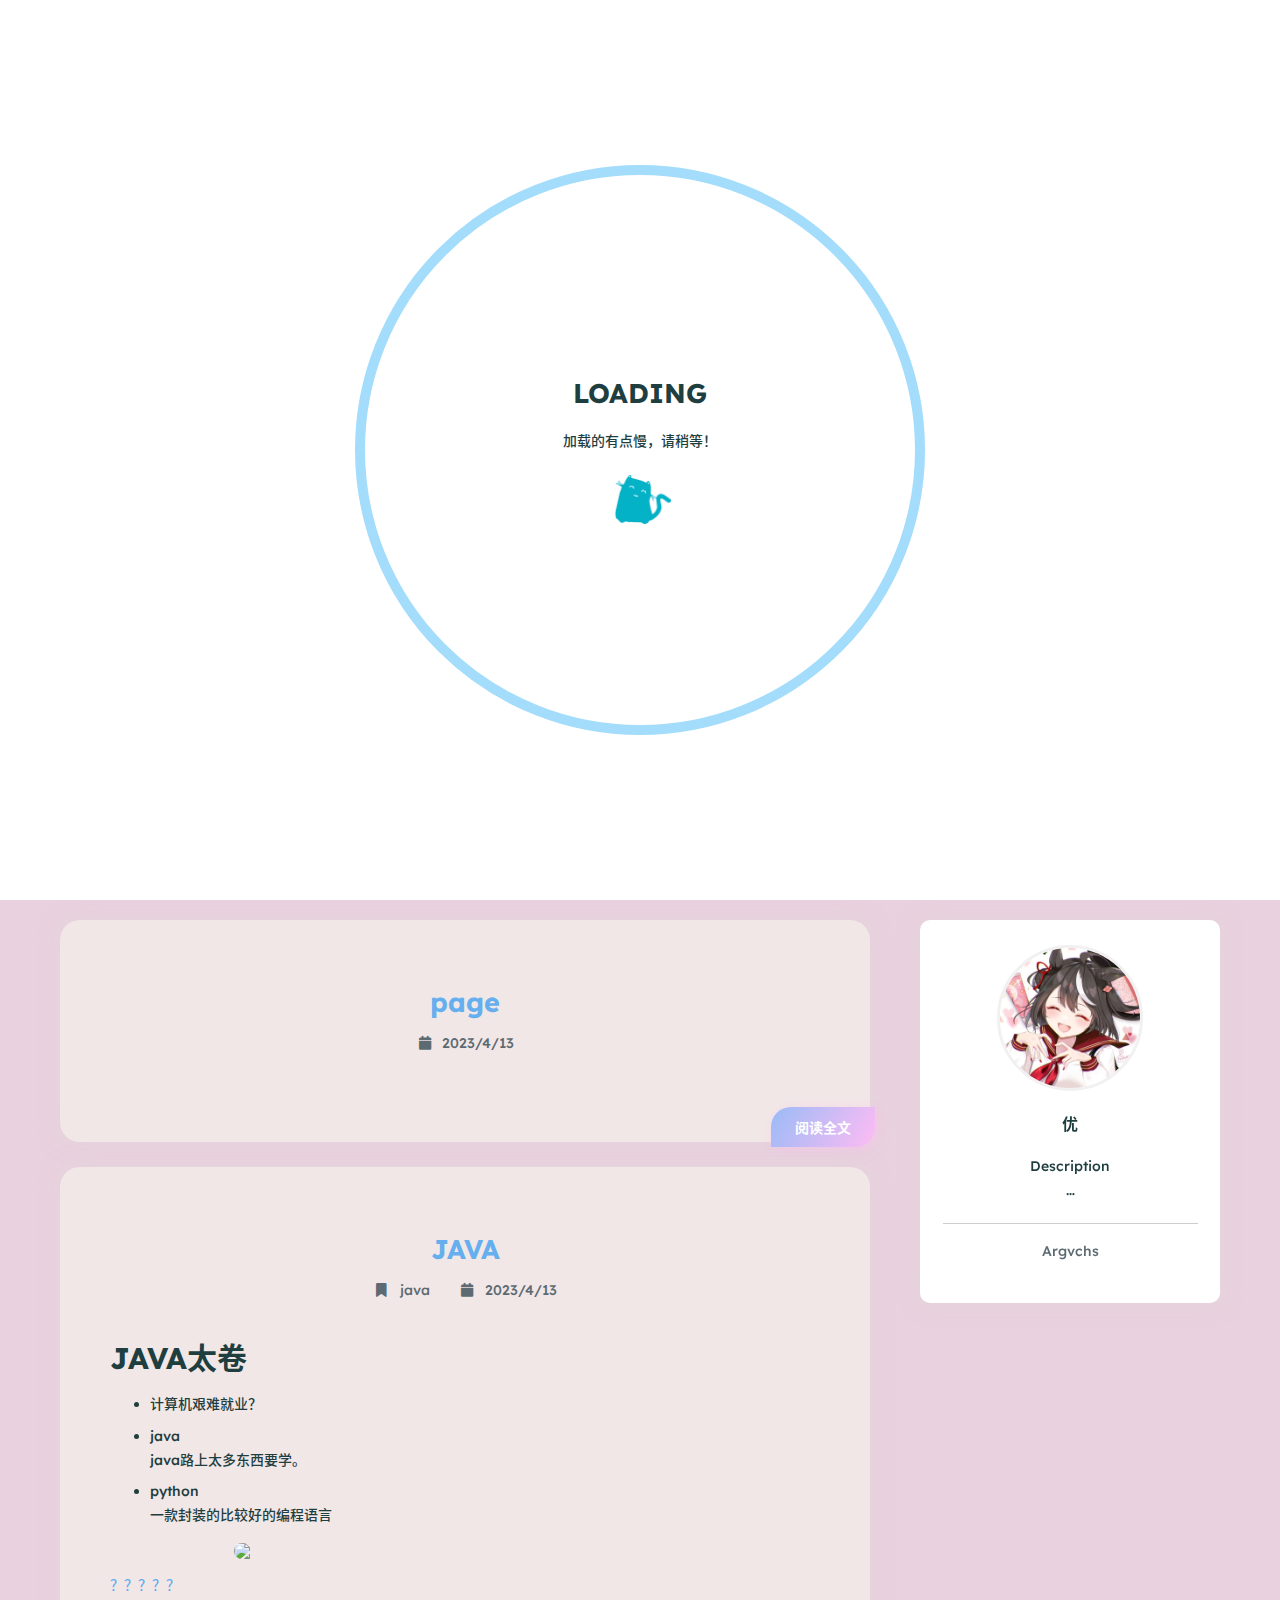
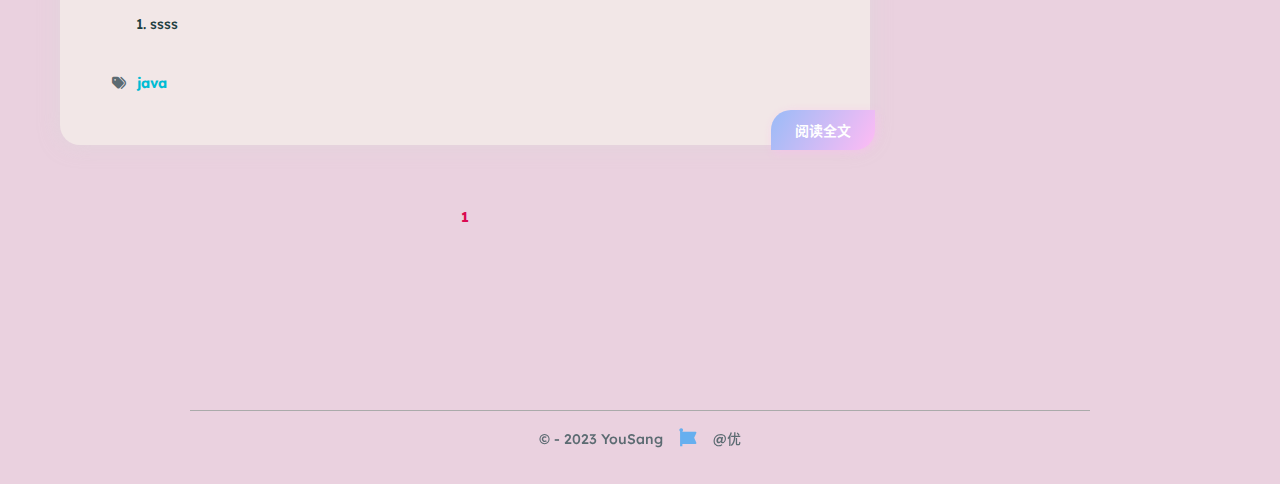
==== commit 74c5a873: "Site updated: 2023-04-29 14:11:15" ====
--- a/index.html
+++ b/index.html
@@ -48,7 +48,7 @@
             <div id="loading" v-show="loading">
                 <div id="loading-circle">
                     <h2>LOADING</h2>
-                    <p>加载过慢请开启缓存 浏览器默认开启</p>
+                    <p>加载的有点慢，请稍等！</p>
                     <img src="/images/loading.gif" />
                 </div>
             </div>
--- a/css/main.css
+++ b/css/main.css
@@ -246,7 +246,7 @@
     color: #999;
 }
 #home-posts .post {
-    background: #fff;
+    background: #f2e7e7;
     border-radius: 20px;
     box-shadow: 0 0 20px #d9d9d980;
     transition: box-shadow 0.25s, transform 0.25s;
@@ -676,7 +676,7 @@
     padding: 0 15px;
 }
 body {
-    background: #f6f8fa;
+    background: #ead1df;
     color: #1e3e3f;
     font: 500 14px Lexend, "Noto Sans SC", sans-serif;
     overflow-x: hidden;
@@ -905,7 +905,7 @@
     }
     #home-head #home-info .info {
         align-items: center;
-        background: #ffffffa6;
+        background: #e6b1d170;
         display: flex;
         height: 350px;
         justify-content: center;
